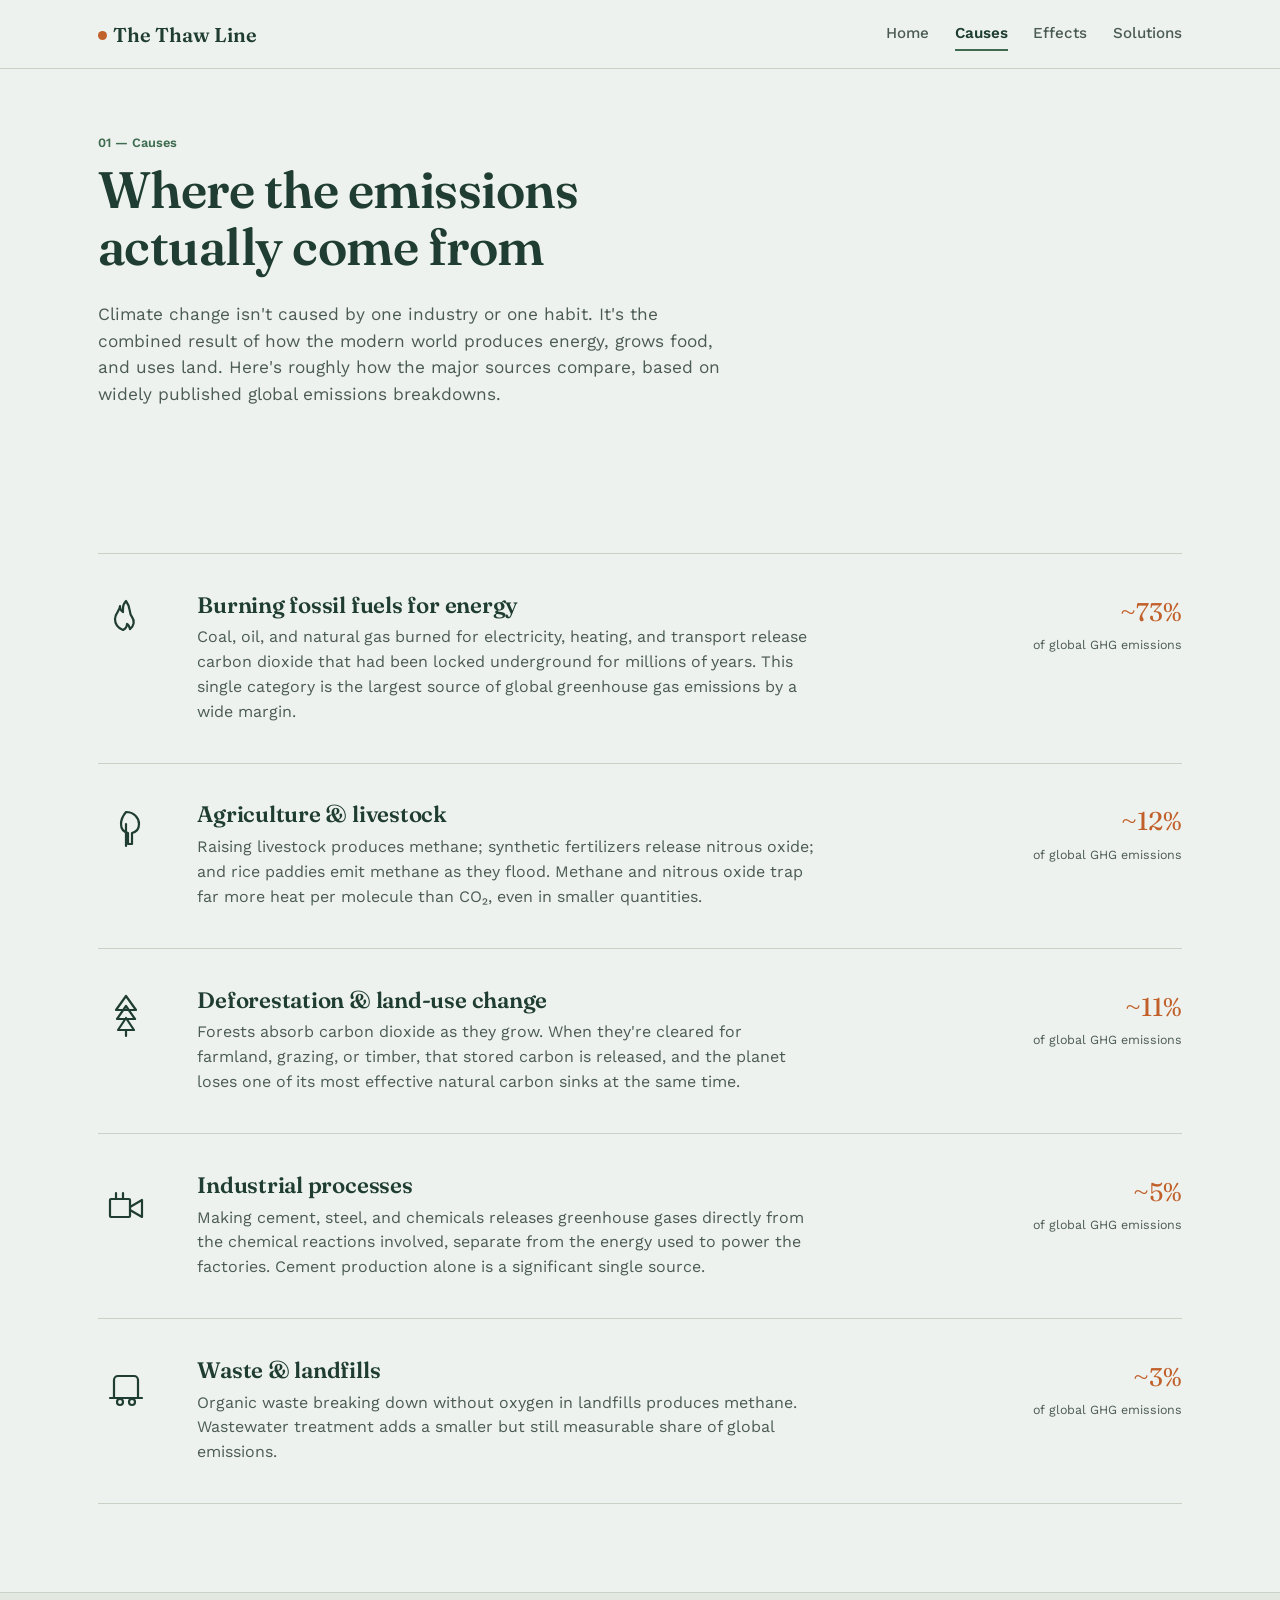
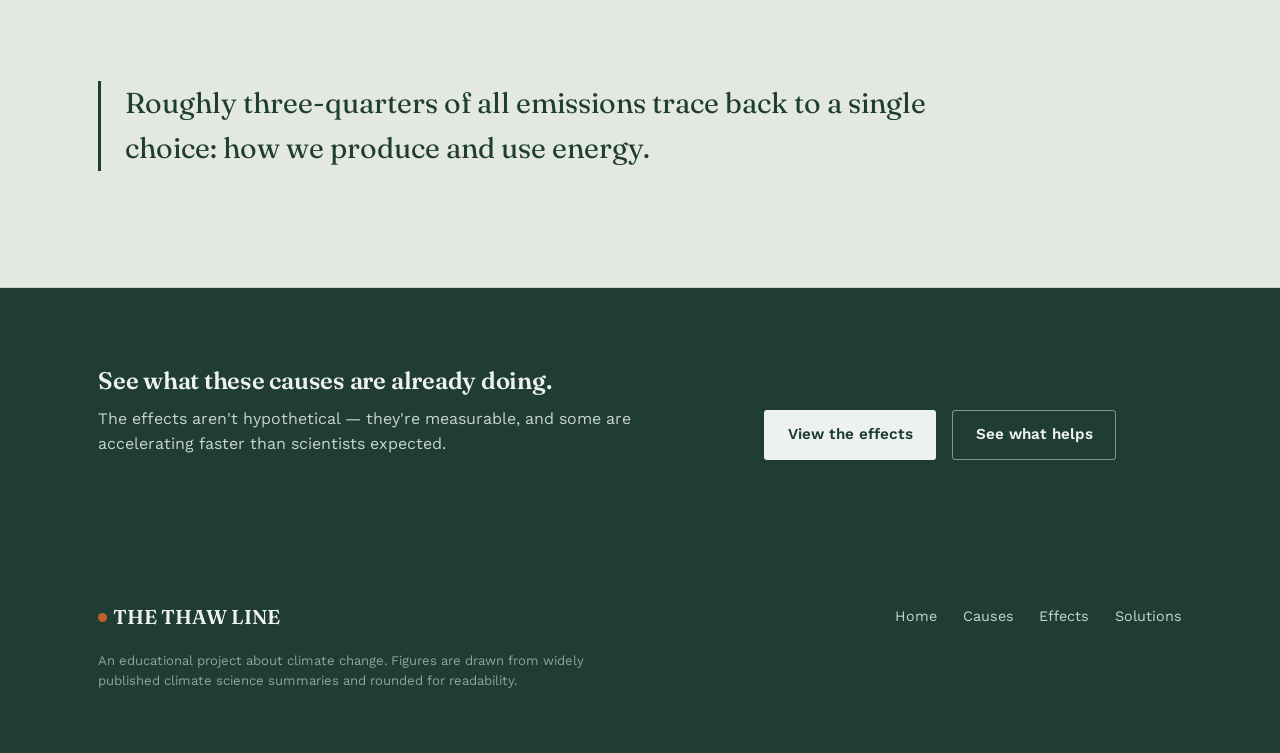
==== climate-awareness/causes.html @ 8b1fbef3 "Complete Task 1 - Climate Awareness Website" ====
<!DOCTYPE html>
<html lang="en">

<head>
  <meta charset="UTF-8">
  <meta name="viewport" content="width=device-width, initial-scale=1.0">
  <title>Causes of Climate Change — THE THAW LINE</title>
  <meta name="description"
    content="A breakdown of the main human activities driving climate change, from fossil fuels to land use.">
  <link rel="preconnect" href="https://fonts.googleapis.com">
  <link rel="preconnect" href="https://fonts.gstatic.com" crossorigin>
  <link
    href="https://fonts.googleapis.com/css2?family=Fraunces:opsz,wght@9..144,500;9..144,600&family=Work+Sans:wght@400;500;600&display=swap"
    rel="stylesheet">
  <link rel="stylesheet" href="css/style.css">
</head>

<body>

  <header class="site-header">
    <nav class="nav">
      <a href="index.html" class="brand"><span class="brand-mark"></span>The Thaw Line</a>
      <ul class="nav-links">
        <li><a href="index.html">Home</a></li>
        <li><a href="causes.html">Causes</a></li>
        <li><a href="effects.html">Effects</a></li>
        <li><a href="solutions.html">Solutions</a></li>
      </ul>
      <button class="nav-toggle" aria-label="Toggle navigation menu" aria-expanded="false">
        <span></span><span></span><span></span>
      </button>
    </nav>
  </header>

  <main>
    <section class="page-intro">
      <div class="wrap">
        <span class="eyebrow">01 — Causes</span>
        <h1>Where the emissions actually come from</h1>
        <p>Climate change isn't caused by one industry or one habit. It's the combined result of how the modern world
          produces energy, grows food, and uses land. Here's roughly how the major sources compare, based on widely
          published global emissions breakdowns.</p>
      </div>
    </section>

    <section class="section">
      <div class="wrap">
        <ul class="row-list">

          <li class="row-item">
            <div class="row-icon">
              <svg viewBox="0 0 56 56" fill="none" stroke="#1F3D33" stroke-width="2.2" stroke-linecap="round"
                stroke-linejoin="round">
                <path
                  d="M28 8c6 8 2 11 6 16 3 4 2 9-2 12-1-4-3-5-3-5s0 4-4 6c-5-2-8-6-8-11 0-6 5-8 5-13 0 3 1 5 3 6 0-4-1-7 3-11z">
                </path>
              </svg>
            </div>
            <div class="row-body">
              <h3>Burning fossil fuels for energy</h3>
              <p>Coal, oil, and natural gas burned for electricity, heating, and transport release carbon dioxide that
                had been locked underground for millions of years. This single category is the largest source of global
                greenhouse gas emissions by a wide margin.</p>
            </div>
            <div class="row-figure">
              <span class="num">~73%</span>
              <span class="cap">of global GHG emissions</span>
            </div>
          </li>

          <li class="row-item">
            <div class="row-icon">
              <svg viewBox="0 0 56 56" fill="none" stroke="#1F3D33" stroke-width="2.2" stroke-linecap="round"
                stroke-linejoin="round">
                <path d="M28 10c8 0 13 6 13 12 0 5-3 8-7 9v11h-4V31c-4-1-7-4-7-9 0-6 5-12 5-12z"></path>
                <path d="M28 31c-8 0-13 6-13 12 0 3 2 5 5 5 4 0 6-3 8-3s4 3 8 3c3 0 5-2 5-5 0-6-5-12-13-12z"
                  opacity="0"></path>
                <path d="M28 22v22"></path>
              </svg>
            </div>
            <div class="row-body">
              <h3>Agriculture &amp; livestock</h3>
              <p>Raising livestock produces methane; synthetic fertilizers release nitrous oxide; and rice paddies emit
                methane as they flood. Methane and nitrous oxide trap far more heat per molecule than CO₂, even in
                smaller quantities.</p>
            </div>
            <div class="row-figure">
              <span class="num">~12%</span>
              <span class="cap">of global GHG emissions</span>
            </div>
          </li>

          <li class="row-item">
            <div class="row-icon">
              <svg viewBox="0 0 56 56" fill="none" stroke="#1F3D33" stroke-width="2.2" stroke-linecap="round"
                stroke-linejoin="round">
                <path d="M28 8l10 14H18z"></path>
                <path d="M28 18l9 13H19z"></path>
                <path d="M28 30l8 12H20z"></path>
                <path d="M28 42v6"></path>
              </svg>
            </div>
            <div class="row-body">
              <h3>Deforestation &amp; land-use change</h3>
              <p>Forests absorb carbon dioxide as they grow. When they're cleared for farmland, grazing, or timber, that
                stored carbon is released, and the planet loses one of its most effective natural carbon sinks at the
                same time.</p>
            </div>
            <div class="row-figure">
              <span class="num">~11%</span>
              <span class="cap">of global GHG emissions</span>
            </div>
          </li>

          <li class="row-item">
            <div class="row-icon">
              <svg viewBox="0 0 56 56" fill="none" stroke="#1F3D33" stroke-width="2.2" stroke-linecap="round"
                stroke-linejoin="round">
                <rect x="12" y="26" width="20" height="18" rx="1"></rect>
                <path d="M32 34l12-7v17l-12-7"></path>
                <path d="M18 20v6M25 20v6"></path>
              </svg>
            </div>
            <div class="row-body">
              <h3>Industrial processes</h3>
              <p>Making cement, steel, and chemicals releases greenhouse gases directly from the chemical reactions
                involved, separate from the energy used to power the factories. Cement production alone is a significant
                single source.</p>
            </div>
            <div class="row-figure">
              <span class="num">~5%</span>
              <span class="cap">of global GHG emissions</span>
            </div>
          </li>

          <li class="row-item">
            <div class="row-icon">
              <svg viewBox="0 0 56 56" fill="none" stroke="#1F3D33" stroke-width="2.2" stroke-linecap="round"
                stroke-linejoin="round">
                <path d="M16 40V22a4 4 0 014-4h16a4 4 0 014 4v18"></path>
                <path d="M12 40h32"></path>
                <circle cx="22" cy="44" r="3"></circle>
                <circle cx="34" cy="44" r="3"></circle>
              </svg>
            </div>
            <div class="row-body">
              <h3>Waste &amp; landfills</h3>
              <p>Organic waste breaking down without oxygen in landfills produces methane. Wastewater treatment adds a
                smaller but still measurable share of global emissions.</p>
            </div>
            <div class="row-figure">
              <span class="num">~3%</span>
              <span class="cap">of global GHG emissions</span>
            </div>
          </li>

        </ul>
      </div>
    </section>

    <section class="section alt">
      <div class="wrap">
        <p class="callout">Roughly three-quarters of all emissions trace back to a single choice: how we produce and use
          energy.</p>
      </div>
    </section>

    <section class="cta">
      <div class="wrap">
        <div>
          <h2>See what these causes are already doing.</h2>
          <p>The effects aren't hypothetical — they're measurable, and some are accelerating faster than scientists
            expected.</p>
        </div>
        <div class="hero-actions">
          <a href="effects.html" class="btn btn-primary">View the effects</a>
          <a href="solutions.html" class="btn btn-ghost">See what helps</a>
        </div>
      </div>
    </section>
  </main>

  <footer class="site-footer">
    <div class="wrap">
      <div class="footer-inner">
        <a href="index.html" class="brand"><span class="brand-mark"></span>THE THAW LINE</a>
        <ul class="footer-links">
          <li><a href="index.html">Home</a></li>
          <li><a href="causes.html">Causes</a></li>
          <li><a href="effects.html">Effects</a></li>
          <li><a href="solutions.html">Solutions</a></li>
        </ul>
      </div>
      <p class="footer-note">An educational project about climate change. Figures are drawn from widely published
        climate science summaries and rounded for readability.</p>
    </div>
  </footer>

  <script src="js/script.js"></script>
</body>

</html>
---- climate-awareness/css/style.css ----
/* =========================================================
   THE THAW LINE — Climate Change Awareness Site
   Design tokens
   ========================================================= */
:root {
  /* Color */
  --ink: #14261F;          /* near-black deep pine, primary text */
  --ink-soft: #4B5B54;     /* secondary text */
  --paper: #EEF2EE;        /* cool pale sage-white background */
  --paper-raised: #E3E9E1; /* slightly deeper panel tone */
  --pine: #1F3D33;         /* deep pine, brand dark */
  --moss: #3F6B50;         /* mid green accent, links/active */
  --moss-light: #6E9A78;
  --ember: #C1602A;        /* heat/fire accent, used sparingly */
  --glacier: #93B9C6;      /* ice/cool-data accent */
  --line: #C9D2C6;         /* hairline / border color */
  --line-strong: #14261F;

  /* Type */
  --font-display: "Fraunces", Georgia, "Times New Roman", serif;
  --font-body: "Work Sans", -apple-system, BlinkMacSystemFont, "Segoe UI", sans-serif;

  /* Layout */
  --max-w: 1180px;
  --gutter: clamp(1.25rem, 4vw, 3rem);
  --radius: 3px;
}

/* =========================================================
   Reset
   ========================================================= */
*, *::before, *::after { box-sizing: border-box; }
html { scroll-behavior: smooth; }
body {
  margin: 0;
  background: var(--paper);
  color: var(--ink);
  font-family: var(--font-body);
  font-size: 16px;
  line-height: 1.55;
  -webkit-font-smoothing: antialiased;
}
img { max-width: 100%; display: block; }
a { color: inherit; text-decoration: none; }
ul { margin: 0; padding: 0; list-style: none; }
h1, h2, h3, h4 {
  font-family: var(--font-display);
  font-weight: 600;
  line-height: 1.12;
  margin: 0 0 0.5em;
  letter-spacing: -0.01em;
  color: var(--pine);
}
p { margin: 0 0 1em; max-width: 62ch; }
button { font-family: inherit; }

:focus-visible {
  outline: 2px solid var(--moss);
  outline-offset: 3px;
}

.wrap {
  max-width: var(--max-w);
  margin: 0 auto;
  padding: 0 var(--gutter);
}

.eyebrow {
  font-size: 0.8rem;
  color: var(--moss);
  font-weight: 600;
  margin-bottom: 0.6em;
  display: inline-block;
}

/* =========================================================
   Navigation
   ========================================================= */
.site-header {
  position: sticky;
  top: 0;
  z-index: 100;
  background: rgba(238, 242, 238, 0.92);
  backdrop-filter: blur(8px);
  border-bottom: 1px solid var(--line);
  transition: box-shadow 0.25s ease;
}
.site-header.is-scrolled {
  box-shadow: 0 6px 18px -12px rgba(20, 38, 31, 0.35);
}
.nav {
  max-width: var(--max-w);
  margin: 0 auto;
  padding: 0 var(--gutter);
  display: flex;
  align-items: center;
  justify-content: space-between;
  height: 68px;
}
.brand {
  font-family: var(--font-display);
  font-size: 1.25rem;
  font-weight: 600;
  color: var(--pine);
  display: flex;
  align-items: baseline;
  gap: 0.4rem;
}
.brand .brand-mark {
  width: 9px;
  height: 9px;
  border-radius: 50%;
  background: var(--ember);
  display: inline-block;
  transform: translateY(-2px);
}
.nav-links {
  display: flex;
  align-items: center;
  gap: clamp(1rem, 2vw, 2.1rem);
}
.nav-links a {
  position: relative;
  font-size: 0.95rem;
  font-weight: 500;
  color: var(--ink-soft);
  padding: 0.4rem 0;
}
.nav-links a::after {
  content: "";
  position: absolute;
  left: 0;
  right: 0;
  bottom: -2px;
  height: 2px;
  background: var(--moss);
  transform: scaleX(0);
  transform-origin: left;
  transition: transform 0.2s ease;
}
.nav-links a:hover::after { transform: scaleX(1); }
.nav-links a.active {
  color: var(--pine);
  font-weight: 600;
}
.nav-links a.active::after { transform: scaleX(1); }

.nav-toggle {
  display: none;
  background: none;
  border: none;
  cursor: pointer;
  padding: 0.5rem;
  gap: 5px;
  flex-direction: column;
}
.nav-toggle span {
  width: 22px;
  height: 2px;
  background: var(--pine);
  border-radius: 2px;
  transition: transform 0.25s ease, opacity 0.25s ease;
}
.nav-toggle[aria-expanded="true"] span:nth-child(1) { transform: translateY(7px) rotate(45deg); }
.nav-toggle[aria-expanded="true"] span:nth-child(2) { opacity: 0; }
.nav-toggle[aria-expanded="true"] span:nth-child(3) { transform: translateY(-7px) rotate(-45deg); }

/* =========================================================
   Hero
   ========================================================= */
.hero {
  padding: clamp(3rem, 8vw, 6.5rem) 0 clamp(2.5rem, 6vw, 4rem);
  border-bottom: 1px solid var(--line);
}
.hero .wrap {
  display: grid;
  grid-template-columns: 1.3fr 0.9fr;
  gap: clamp(2rem, 5vw, 4rem);
  align-items: end;
}
.hero h1 {
  font-size: clamp(2.6rem, 6vw, 4.4rem);
  color: var(--ink);
  max-width: 12ch;
}
.hero .lede {
  font-size: 1.15rem;
  color: var(--ink-soft);
  max-width: 46ch;
}
.hero-stat {
  border-left: 2px solid var(--ember);
  padding-left: 1.2rem;
  justify-self: end;
  text-align: left;
}
.hero-stat .num {
  font-family: var(--font-display);
  font-size: clamp(2.6rem, 5vw, 3.4rem);
  color: var(--ember);
  font-weight: 600;
  line-height: 1;
}
.hero-stat .cap {
  color: var(--ink-soft);
  font-size: 0.9rem;
  margin-top: 0.4rem;
}
.hero-actions {
  display: flex;
  gap: 1rem;
  margin-top: 1.8rem;
  flex-wrap: wrap;
}
.spark {
  margin-top: clamp(2rem, 5vw, 3.5rem);
}
.spark svg { width: 100%; height: auto; display: block; }

/* =========================================================
   Buttons
   ========================================================= */
.btn {
  display: inline-flex;
  align-items: center;
  gap: 0.5rem;
  padding: 0.75rem 1.4rem;
  border-radius: var(--radius);
  font-weight: 600;
  font-size: 0.95rem;
  border: 1px solid transparent;
  cursor: pointer;
  transition: background 0.2s ease, color 0.2s ease, border-color 0.2s ease;
}
.btn-primary {
  background: var(--pine);
  color: var(--paper);
}
.btn-primary:hover { background: var(--moss); }
.btn-ghost {
  border-color: var(--line-strong);
  color: var(--ink);
}
.btn-ghost:hover { background: var(--paper-raised); }

/* =========================================================
   Sections generic
   ========================================================= */
.section {
  padding: clamp(3rem, 7vw, 5.5rem) 0;
  border-bottom: 1px solid var(--line);
}
.section-head {
  max-width: 60ch;
  margin-bottom: clamp(2rem, 5vw, 3rem);
}
.section-head h2 {
  font-size: clamp(1.9rem, 3.6vw, 2.6rem);
}
.section-head p { color: var(--ink-soft); }
.section.alt { background: var(--paper-raised); }
.section:last-of-type { border-bottom: none; }

/* Two-column explainer */
.explainer {
  display: grid;
  grid-template-columns: 1fr 1fr;
  gap: clamp(2rem, 5vw, 4rem);
  align-items: center;
}
.explainer .diagram svg { width: 100%; height: auto; }
.explainer-text p { color: var(--ink-soft); }

/* =========================================================
   Stat strip
   ========================================================= */
.stat-strip {
  display: grid;
  grid-template-columns: repeat(4, 1fr);
}
.stat {
  padding: 1.6rem clamp(1rem, 2.5vw, 2rem);
  border-left: 1px solid var(--line);
}
.stat:first-child { border-left: none; }
.stat .num {
  font-family: var(--font-display);
  font-size: clamp(1.9rem, 3.2vw, 2.6rem);
  color: var(--pine);
  font-weight: 600;
  display: block;
}
.stat .num.hot { color: var(--ember); }
.stat .num.cool { color: var(--glacier); }
.stat .cap {
  color: var(--ink-soft);
  font-size: 0.88rem;
  margin-top: 0.35rem;
}

/* =========================================================
   Preview cards (used sparingly for index page links)
   ========================================================= */
.preview-grid {
  display: grid;
  grid-template-columns: repeat(3, 1fr);
  gap: 1px;
  background: var(--line);
  border: 1px solid var(--line);
}
.preview {
  background: var(--paper);
  padding: clamp(1.6rem, 3vw, 2.2rem);
  display: flex;
  flex-direction: column;
  gap: 0.75rem;
}
.preview .tag {
  font-size: 0.78rem;
  font-weight: 600;
  color: var(--moss);
}
.preview h3 { font-size: 1.35rem; margin-bottom: 0.2em; }
.preview p { color: var(--ink-soft); font-size: 0.95rem; margin-bottom: 0; }
.preview .go {
  margin-top: auto;
  font-weight: 600;
  font-size: 0.9rem;
  color: var(--pine);
  padding-top: 0.6rem;
}

/* =========================================================
   Row list — used for Causes / Effects / Solutions pages
   ========================================================= */
.row-list { border-top: 1px solid var(--line); }
.row-item {
  display: grid;
  grid-template-columns: 64px 1fr auto;
  gap: clamp(1rem, 3vw, 2.2rem);
  align-items: start;
  padding: clamp(1.6rem, 3vw, 2.4rem) 0;
  border-bottom: 1px solid var(--line);
}
.row-icon {
  width: 56px;
  height: 56px;
}
.row-icon svg { width: 100%; height: 100%; }
.row-body h3 {
  font-size: 1.4rem;
  margin-bottom: 0.35em;
}
.row-body p { color: var(--ink-soft); margin-bottom: 0; }
.row-figure {
  text-align: right;
  white-space: nowrap;
}
.row-figure .num {
  font-family: var(--font-display);
  font-size: 1.6rem;
  color: var(--ember);
  display: block;
}
.row-figure .cap {
  font-size: 0.78rem;
  color: var(--ink-soft);
}

/* =========================================================
   Bar chart (animated on scroll via JS)
   ========================================================= */
.bar-chart {
  display: flex;
  align-items: flex-end;
  gap: clamp(0.8rem, 2vw, 1.6rem);
  height: 220px;
  border-bottom: 1px solid var(--line-strong);
  padding: 0 0.5rem;
  margin-top: 1rem;
}
.bar {
  flex: 1;
  display: flex;
  flex-direction: column;
  align-items: center;
  justify-content: flex-end;
  height: 100%;
}
.bar .col {
  width: 100%;
  max-width: 46px;
  background: var(--moss);
  height: 0%;
  transition: height 1.1s cubic-bezier(0.16, 1, 0.3, 1);
  border-radius: 2px 2px 0 0;
}
.bar.is-visible .col { height: var(--h); }
.bar .col.hot { background: var(--ember); }
.bar .label {
  margin-top: 0.6rem;
  font-size: 0.8rem;
  color: var(--ink-soft);
  text-align: center;
}
.bar .value {
  font-size: 0.78rem;
  font-weight: 600;
  color: var(--ink);
  margin-bottom: 0.3rem;
}

/* =========================================================
   Checklist (Solutions page)
   ========================================================= */
.checklist {
  display: grid;
  grid-template-columns: repeat(2, 1fr);
  gap: 1.4rem 2.4rem;
}
.checklist li {
  display: flex;
  gap: 0.9rem;
  padding: 1rem 0;
  border-bottom: 1px solid var(--line);
}
.checklist .mark {
  width: 22px;
  height: 22px;
  border: 2px solid var(--moss);
  border-radius: 50%;
  flex-shrink: 0;
  margin-top: 0.15rem;
  position: relative;
}
.checklist .mark::after {
  content: "";
  position: absolute;
  left: 5px;
  top: 2px;
  width: 5px;
  height: 9px;
  border-right: 2px solid var(--moss);
  border-bottom: 2px solid var(--moss);
  transform: rotate(40deg);
}
.checklist strong { display: block; color: var(--ink); }
.checklist span { color: var(--ink-soft); font-size: 0.92rem; }

/* =========================================================
   Quote / callout
   ========================================================= */
.callout {
  border-left: 3px solid var(--pine);
  padding-left: 1.5rem;
  font-family: var(--font-display);
  font-size: clamp(1.3rem, 2.6vw, 1.8rem);
  color: var(--pine);
  max-width: 46ch;
}

/* =========================================================
   CTA
   ========================================================= */
.cta {
  background: var(--pine);
  color: var(--paper);
}
.cta h2 { color: var(--paper); }
.cta p { color: #C8D6CD; }
.cta .wrap {
  padding-top: clamp(3rem, 7vw, 5rem);
  padding-bottom: clamp(3rem, 7vw, 5rem);
  display: grid;
  grid-template-columns: 1.2fr 0.8fr;
  gap: 2.5rem;
  align-items: center;
}
.cta .btn-primary {
  background: var(--paper);
  color: var(--pine);
}
.cta .btn-primary:hover { background: var(--glacier); color: var(--pine); }
.cta .btn-ghost {
  border-color: rgba(238, 242, 238, 0.5);
  color: var(--paper);
}
.cta .btn-ghost:hover { background: rgba(238, 242, 238, 0.1); }

/* =========================================================
   Page intro (used on Causes / Effects / Solutions)
   ========================================================= */
.page-intro {
  padding: clamp(2.5rem, 6vw, 4rem) 0 clamp(1.5rem, 4vw, 2.5rem);
}
.page-intro .eyebrow { display: block; }
.page-intro h1 {
  font-size: clamp(2.2rem, 5vw, 3.2rem);
  max-width: 16ch;
}
.page-intro p {
  font-size: 1.08rem;
  color: var(--ink-soft);
  max-width: 58ch;
}

/* =========================================================
   Footer
   ========================================================= */
.site-footer {
  padding: clamp(2rem, 5vw, 3rem) 0;
  background: var(--pine);
  color: #C8D6CD;
}
.footer-inner {
  display: flex;
  justify-content: space-between;
  align-items: center;
  flex-wrap: wrap;
  gap: 1rem;
}
.footer-inner .brand { color: var(--paper); }
.footer-links {
  display: flex;
  gap: 1.6rem;
}
.footer-links a { font-size: 0.9rem; color: #C8D6CD; }
.footer-links a:hover { color: var(--paper); }
.footer-note {
  font-size: 0.82rem;
  color: #8FA69A;
  margin-top: 1.2rem;
}

/* =========================================================
   Responsive — Tablet
   ========================================================= */
@media (max-width: 900px) {
  .hero .wrap { grid-template-columns: 1fr; }
  .hero-stat { justify-self: start; border-left: none; border-top: 2px solid var(--ember); padding-left: 0; padding-top: 1rem; }
  .explainer { grid-template-columns: 1fr; }
  .explainer .diagram { order: -1; max-width: 340px; }
  .preview-grid { grid-template-columns: 1fr 1fr; }
  .stat-strip { grid-template-columns: repeat(2, 1fr); }
  .stat:nth-child(3) { border-left: none; }
  .stat:nth-child(odd) { border-left: none; }
  .cta .wrap { grid-template-columns: 1fr; }
  .checklist { grid-template-columns: 1fr; }
}

/* =========================================================
   Responsive — Mobile
   ========================================================= */
@media (max-width: 640px) {
  .nav-toggle { display: flex; }
  .nav-links {
    position: absolute;
    top: 68px;
    left: 0;
    right: 0;
    background: var(--paper);
    border-bottom: 1px solid var(--line);
    flex-direction: column;
    align-items: flex-start;
    gap: 0;
    padding: 0.5rem var(--gutter) 1rem;
    transform: translateY(-8px);
    opacity: 0;
    pointer-events: none;
    transition: opacity 0.2s ease, transform 0.2s ease;
  }
  .nav-links.is-open {
    opacity: 1;
    transform: translateY(0);
    pointer-events: auto;
  }
  .nav-links a { width: 100%; padding: 0.75rem 0; }
  .nav-links a::after { display: none; }

  .preview-grid { grid-template-columns: 1fr; }
  .stat-strip { grid-template-columns: 1fr 1fr; }
  .row-item { grid-template-columns: 48px 1fr; }
  .row-figure { grid-column: 1 / -1; text-align: left; margin-top: 0.5rem; }
  .row-figure .num { display: inline; font-size: 1.2rem; }
  .footer-inner { flex-direction: column; align-items: flex-start; }
}
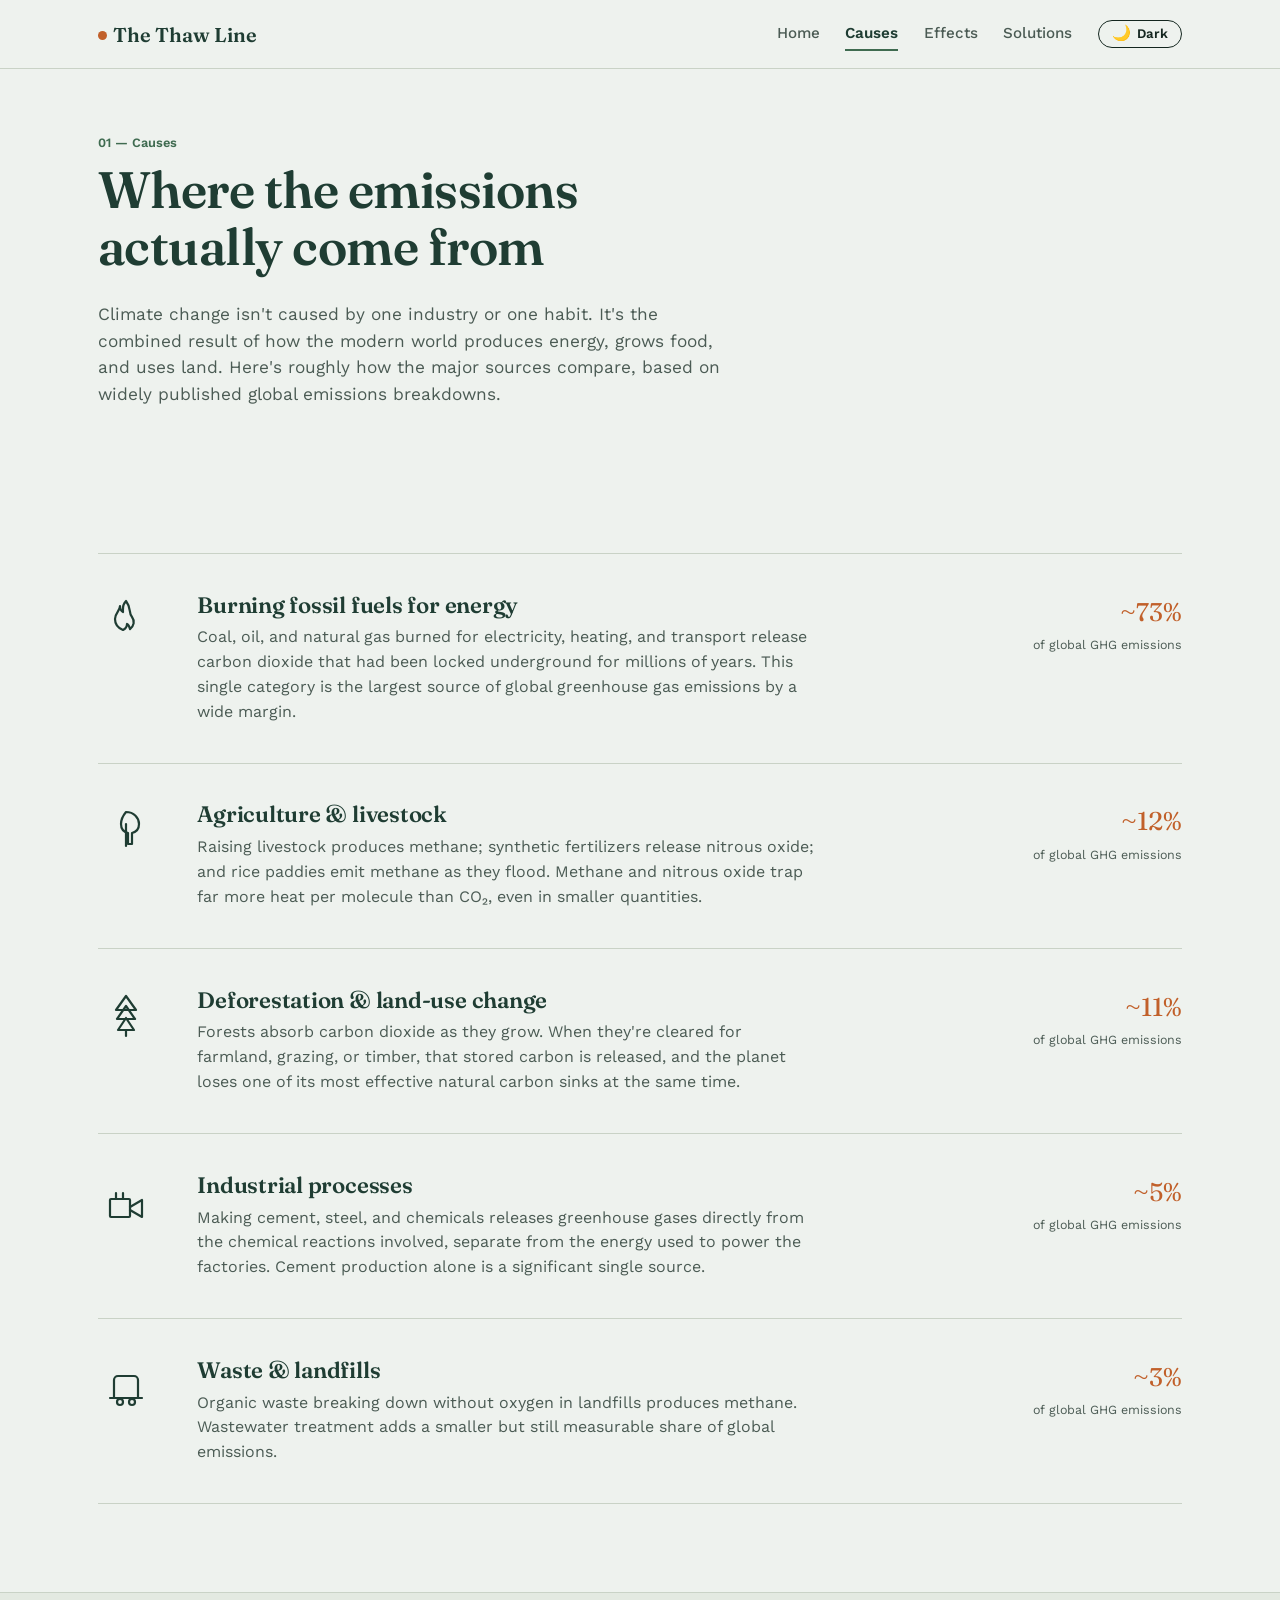
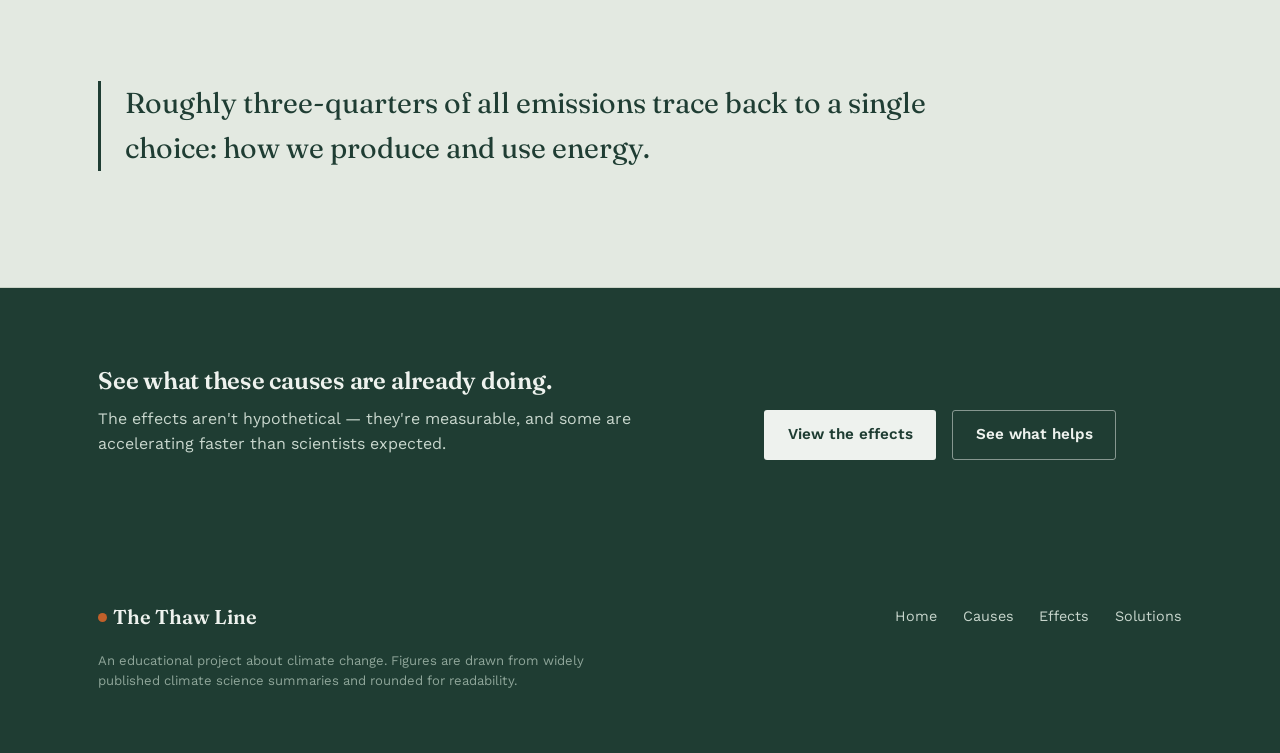
==== commit 5fbe546a: "Add Task 3 weather API integration" ====
--- a/climate-awareness/causes.html
+++ b/climate-awareness/causes.html
@@ -1,34 +1,47 @@
 <!DOCTYPE html>
 <html lang="en">
-
 <head>
   <meta charset="UTF-8">
+  <!-- Apply saved theme before CSS renders, to avoid a light-mode flash -->
+  <script>
+    (function () {
+      try {
+        var savedTheme = localStorage.getItem("theme");
+        var theme = savedTheme === "dark" ? "dark" : "light";
+        document.documentElement.setAttribute("data-theme", theme);
+      } catch (e) {
+        document.documentElement.setAttribute("data-theme", "light");
+      }
+    })();
+  </script>
   <meta name="viewport" content="width=device-width, initial-scale=1.0">
-  <title>Causes of Climate Change — THE THAW LINE</title>
-  <meta name="description"
-    content="A breakdown of the main human activities driving climate change, from fossil fuels to land use.">
+  <title>Causes of Climate Change — The Thaw Line</title>
+  <meta name="description" content="A breakdown of the main human activities driving climate change, from fossil fuels to land use.">
   <link rel="preconnect" href="https://fonts.googleapis.com">
   <link rel="preconnect" href="https://fonts.gstatic.com" crossorigin>
-  <link
-    href="https://fonts.googleapis.com/css2?family=Fraunces:opsz,wght@9..144,500;9..144,600&family=Work+Sans:wght@400;500;600&display=swap"
-    rel="stylesheet">
+  <link href="https://fonts.googleapis.com/css2?family=Fraunces:opsz,wght@9..144,500;9..144,600&family=Work+Sans:wght@400;500;600&display=swap" rel="stylesheet">
   <link rel="stylesheet" href="css/style.css">
 </head>
-
 <body>
 
   <header class="site-header">
     <nav class="nav">
       <a href="index.html" class="brand"><span class="brand-mark"></span>The Thaw Line</a>
-      <ul class="nav-links">
-        <li><a href="index.html">Home</a></li>
-        <li><a href="causes.html">Causes</a></li>
-        <li><a href="effects.html">Effects</a></li>
-        <li><a href="solutions.html">Solutions</a></li>
-      </ul>
-      <button class="nav-toggle" aria-label="Toggle navigation menu" aria-expanded="false">
-        <span></span><span></span><span></span>
-      </button>
+      <div class="nav-right">
+        <ul class="nav-links">
+          <li><a href="index.html">Home</a></li>
+          <li><a href="causes.html">Causes</a></li>
+          <li><a href="effects.html">Effects</a></li>
+          <li><a href="solutions.html">Solutions</a></li>
+        </ul>
+        <button class="theme-toggle" id="theme-toggle" type="button" aria-pressed="false" aria-label="Switch to dark mode">
+          <span class="theme-toggle-icon" aria-hidden="true">🌙</span>
+          <span class="theme-toggle-label">Dark</span>
+        </button>
+        <button class="nav-toggle" aria-label="Toggle navigation menu" aria-expanded="false">
+          <span></span><span></span><span></span>
+        </button>
+      </div>
     </nav>
   </header>
 
@@ -37,9 +50,7 @@
       <div class="wrap">
         <span class="eyebrow">01 — Causes</span>
         <h1>Where the emissions actually come from</h1>
-        <p>Climate change isn't caused by one industry or one habit. It's the combined result of how the modern world
-          produces energy, grows food, and uses land. Here's roughly how the major sources compare, based on widely
-          published global emissions breakdowns.</p>
+        <p>Climate change isn't caused by one industry or one habit. It's the combined result of how the modern world produces energy, grows food, and uses land. Here's roughly how the major sources compare, based on widely published global emissions breakdowns.</p>
       </div>
     </section>
 
@@ -49,18 +60,13 @@
 
           <li class="row-item">
             <div class="row-icon">
-              <svg viewBox="0 0 56 56" fill="none" stroke="#1F3D33" stroke-width="2.2" stroke-linecap="round"
-                stroke-linejoin="round">
-                <path
-                  d="M28 8c6 8 2 11 6 16 3 4 2 9-2 12-1-4-3-5-3-5s0 4-4 6c-5-2-8-6-8-11 0-6 5-8 5-13 0 3 1 5 3 6 0-4-1-7 3-11z">
-                </path>
+              <svg viewBox="0 0 56 56" fill="none" stroke="#1F3D33" stroke-width="2.2" stroke-linecap="round" stroke-linejoin="round">
+                <path d="M28 8c6 8 2 11 6 16 3 4 2 9-2 12-1-4-3-5-3-5s0 4-4 6c-5-2-8-6-8-11 0-6 5-8 5-13 0 3 1 5 3 6 0-4-1-7 3-11z"></path>
               </svg>
             </div>
             <div class="row-body">
               <h3>Burning fossil fuels for energy</h3>
-              <p>Coal, oil, and natural gas burned for electricity, heating, and transport release carbon dioxide that
-                had been locked underground for millions of years. This single category is the largest source of global
-                greenhouse gas emissions by a wide margin.</p>
+              <p>Coal, oil, and natural gas burned for electricity, heating, and transport release carbon dioxide that had been locked underground for millions of years. This single category is the largest source of global greenhouse gas emissions by a wide margin.</p>
             </div>
             <div class="row-figure">
               <span class="num">~73%</span>
@@ -70,19 +76,15 @@
 
           <li class="row-item">
             <div class="row-icon">
-              <svg viewBox="0 0 56 56" fill="none" stroke="#1F3D33" stroke-width="2.2" stroke-linecap="round"
-                stroke-linejoin="round">
+              <svg viewBox="0 0 56 56" fill="none" stroke="#1F3D33" stroke-width="2.2" stroke-linecap="round" stroke-linejoin="round">
                 <path d="M28 10c8 0 13 6 13 12 0 5-3 8-7 9v11h-4V31c-4-1-7-4-7-9 0-6 5-12 5-12z"></path>
-                <path d="M28 31c-8 0-13 6-13 12 0 3 2 5 5 5 4 0 6-3 8-3s4 3 8 3c3 0 5-2 5-5 0-6-5-12-13-12z"
-                  opacity="0"></path>
+                <path d="M28 31c-8 0-13 6-13 12 0 3 2 5 5 5 4 0 6-3 8-3s4 3 8 3c3 0 5-2 5-5 0-6-5-12-13-12z" opacity="0"></path>
                 <path d="M28 22v22"></path>
               </svg>
             </div>
             <div class="row-body">
               <h3>Agriculture &amp; livestock</h3>
-              <p>Raising livestock produces methane; synthetic fertilizers release nitrous oxide; and rice paddies emit
-                methane as they flood. Methane and nitrous oxide trap far more heat per molecule than CO₂, even in
-                smaller quantities.</p>
+              <p>Raising livestock produces methane; synthetic fertilizers release nitrous oxide; and rice paddies emit methane as they flood. Methane and nitrous oxide trap far more heat per molecule than CO₂, even in smaller quantities.</p>
             </div>
             <div class="row-figure">
               <span class="num">~12%</span>
@@ -92,8 +94,7 @@
 
           <li class="row-item">
             <div class="row-icon">
-              <svg viewBox="0 0 56 56" fill="none" stroke="#1F3D33" stroke-width="2.2" stroke-linecap="round"
-                stroke-linejoin="round">
+              <svg viewBox="0 0 56 56" fill="none" stroke="#1F3D33" stroke-width="2.2" stroke-linecap="round" stroke-linejoin="round">
                 <path d="M28 8l10 14H18z"></path>
                 <path d="M28 18l9 13H19z"></path>
                 <path d="M28 30l8 12H20z"></path>
@@ -102,9 +103,7 @@
             </div>
             <div class="row-body">
               <h3>Deforestation &amp; land-use change</h3>
-              <p>Forests absorb carbon dioxide as they grow. When they're cleared for farmland, grazing, or timber, that
-                stored carbon is released, and the planet loses one of its most effective natural carbon sinks at the
-                same time.</p>
+              <p>Forests absorb carbon dioxide as they grow. When they're cleared for farmland, grazing, or timber, that stored carbon is released, and the planet loses one of its most effective natural carbon sinks at the same time.</p>
             </div>
             <div class="row-figure">
               <span class="num">~11%</span>
@@ -114,8 +113,7 @@
 
           <li class="row-item">
             <div class="row-icon">
-              <svg viewBox="0 0 56 56" fill="none" stroke="#1F3D33" stroke-width="2.2" stroke-linecap="round"
-                stroke-linejoin="round">
+              <svg viewBox="0 0 56 56" fill="none" stroke="#1F3D33" stroke-width="2.2" stroke-linecap="round" stroke-linejoin="round">
                 <rect x="12" y="26" width="20" height="18" rx="1"></rect>
                 <path d="M32 34l12-7v17l-12-7"></path>
                 <path d="M18 20v6M25 20v6"></path>
@@ -123,9 +121,7 @@
             </div>
             <div class="row-body">
               <h3>Industrial processes</h3>
-              <p>Making cement, steel, and chemicals releases greenhouse gases directly from the chemical reactions
-                involved, separate from the energy used to power the factories. Cement production alone is a significant
-                single source.</p>
+              <p>Making cement, steel, and chemicals releases greenhouse gases directly from the chemical reactions involved, separate from the energy used to power the factories. Cement production alone is a significant single source.</p>
             </div>
             <div class="row-figure">
               <span class="num">~5%</span>
@@ -135,8 +131,7 @@
 
           <li class="row-item">
             <div class="row-icon">
-              <svg viewBox="0 0 56 56" fill="none" stroke="#1F3D33" stroke-width="2.2" stroke-linecap="round"
-                stroke-linejoin="round">
+              <svg viewBox="0 0 56 56" fill="none" stroke="#1F3D33" stroke-width="2.2" stroke-linecap="round" stroke-linejoin="round">
                 <path d="M16 40V22a4 4 0 014-4h16a4 4 0 014 4v18"></path>
                 <path d="M12 40h32"></path>
                 <circle cx="22" cy="44" r="3"></circle>
@@ -145,8 +140,7 @@
             </div>
             <div class="row-body">
               <h3>Waste &amp; landfills</h3>
-              <p>Organic waste breaking down without oxygen in landfills produces methane. Wastewater treatment adds a
-                smaller but still measurable share of global emissions.</p>
+              <p>Organic waste breaking down without oxygen in landfills produces methane. Wastewater treatment adds a smaller but still measurable share of global emissions.</p>
             </div>
             <div class="row-figure">
               <span class="num">~3%</span>
@@ -160,8 +154,7 @@
 
     <section class="section alt">
       <div class="wrap">
-        <p class="callout">Roughly three-quarters of all emissions trace back to a single choice: how we produce and use
-          energy.</p>
+        <p class="callout">Roughly three-quarters of all emissions trace back to a single choice: how we produce and use energy.</p>
       </div>
     </section>
 
@@ -169,8 +162,7 @@
       <div class="wrap">
         <div>
           <h2>See what these causes are already doing.</h2>
-          <p>The effects aren't hypothetical — they're measurable, and some are accelerating faster than scientists
-            expected.</p>
+          <p>The effects aren't hypothetical — they're measurable, and some are accelerating faster than scientists expected.</p>
         </div>
         <div class="hero-actions">
           <a href="effects.html" class="btn btn-primary">View the effects</a>
@@ -183,7 +175,7 @@
   <footer class="site-footer">
     <div class="wrap">
       <div class="footer-inner">
-        <a href="index.html" class="brand"><span class="brand-mark"></span>THE THAW LINE</a>
+        <a href="index.html" class="brand"><span class="brand-mark"></span>The Thaw Line</a>
         <ul class="footer-links">
           <li><a href="index.html">Home</a></li>
           <li><a href="causes.html">Causes</a></li>
@@ -191,12 +183,10 @@
           <li><a href="solutions.html">Solutions</a></li>
         </ul>
       </div>
-      <p class="footer-note">An educational project about climate change. Figures are drawn from widely published
-        climate science summaries and rounded for readability.</p>
+      <p class="footer-note">An educational project about climate change. Figures are drawn from widely published climate science summaries and rounded for readability.</p>
     </div>
   </footer>
 
   <script src="js/script.js"></script>
 </body>
-
-</html>+</html>
--- a/climate-awareness/css/style.css
+++ b/climate-awareness/css/style.css
@@ -1,9 +1,6 @@
-/* =========================================================
-   THE THAW LINE — Climate Change Awareness Site
-   Design tokens
-   ========================================================= */
+
 :root {
-  /* Color */
+  /* Color — Light theme (default) */
   --ink: #14261F;          /* near-black deep pine, primary text */
   --ink-soft: #4B5B54;     /* secondary text */
   --paper: #EEF2EE;        /* cool pale sage-white background */
@@ -15,6 +12,13 @@
   --glacier: #93B9C6;      /* ice/cool-data accent */
   --line: #C9D2C6;         /* hairline / border color */
   --line-strong: #14261F;
+  --header-bg: rgba(238, 242, 238, 0.92);
+
+
+  --band-bg: #1F3D33;
+  --band-text: #EEF2EE;
+  --band-text-soft: #C8D6CD;
+  --band-text-faint: #8FA69A;
 
   /* Type */
   --font-display: "Fraunces", Georgia, "Times New Roman", serif;
@@ -26,9 +30,30 @@
   --radius: 3px;
 }
 
-/* =========================================================
-   Reset
-   ========================================================= */
+
+[data-theme="dark"] {
+  --ink: #E9EFEA;
+  --ink-soft: #A9B8AF;
+  --paper: #101B16;
+  --paper-raised: #17251E;
+  --pine: #8FC7A4;
+  --moss: #7FB78F;
+  --moss-light: #9AD1A8;
+  --ember: #E1936A;
+  --glacier: #8FC0D2;
+  --line: #2A3A32;
+  --line-strong: #E9EFEA;
+  --header-bg: rgba(16, 27, 22, 0.92);
+}
+
+
+[data-theme="dark"] svg[stroke="#1F3D33"],
+[data-theme="dark"] svg [stroke="#1F3D33"] { stroke: var(--ink-soft); }
+[data-theme="dark"] svg[fill="#1F3D33"],
+[data-theme="dark"] svg [fill="#1F3D33"] { fill: var(--ink-soft); }
+[data-theme="dark"] svg text[fill="#4B5B54"] { fill: var(--ink-soft); }
+
+
 *, *::before, *::after { box-sizing: border-box; }
 html { scroll-behavior: smooth; }
 body {
@@ -39,6 +64,7 @@
   font-size: 16px;
   line-height: 1.55;
   -webkit-font-smoothing: antialiased;
+  transition: background-color 0.2s ease, color 0.2s ease;
 }
 img { max-width: 100%; display: block; }
 a { color: inherit; text-decoration: none; }
@@ -80,8 +106,9 @@
   position: sticky;
   top: 0;
   z-index: 100;
-  background: rgba(238, 242, 238, 0.92);
+  background: var(--header-bg);
   backdrop-filter: blur(8px);
+  transition: background-color 0.2s ease, box-shadow 0.25s ease;
   border-bottom: 1px solid var(--line);
   transition: box-shadow 0.25s ease;
 }
@@ -145,6 +172,30 @@
 }
 .nav-links a.active::after { transform: scaleX(1); }
 
+.nav-right {
+  display: flex;
+  align-items: center;
+  gap: clamp(1rem, 2vw, 1.6rem);
+}
+
+.theme-toggle {
+  display: inline-flex;
+  align-items: center;
+  gap: 0.4rem;
+  font-family: var(--font-body);
+  font-size: 0.82rem;
+  font-weight: 600;
+  color: var(--ink);
+  background: transparent;
+  border: 1px solid var(--line-strong);
+  border-radius: 999px;
+  padding: 0.35rem 0.8rem;
+  cursor: pointer;
+  transition: background 0.2s ease, color 0.2s ease, border-color 0.2s ease;
+}
+.theme-toggle:hover { background: var(--paper-raised); }
+.theme-toggle-icon { font-size: 0.95rem; line-height: 1; }
+
 .nav-toggle {
   display: none;
   background: none;
@@ -463,11 +514,11 @@
    CTA
    ========================================================= */
 .cta {
-  background: var(--pine);
-  color: var(--paper);
-}
-.cta h2 { color: var(--paper); }
-.cta p { color: #C8D6CD; }
+  background: var(--band-bg);
+  color: var(--band-text);
+}
+.cta h2 { color: var(--band-text); }
+.cta p { color: var(--band-text-soft); }
 .cta .wrap {
   padding-top: clamp(3rem, 7vw, 5rem);
   padding-bottom: clamp(3rem, 7vw, 5rem);
@@ -477,13 +528,13 @@
   align-items: center;
 }
 .cta .btn-primary {
-  background: var(--paper);
-  color: var(--pine);
-}
-.cta .btn-primary:hover { background: var(--glacier); color: var(--pine); }
+  background: var(--band-text);
+  color: var(--band-bg);
+}
+.cta .btn-primary:hover { background: var(--glacier); color: var(--band-bg); }
 .cta .btn-ghost {
   border-color: rgba(238, 242, 238, 0.5);
-  color: var(--paper);
+  color: var(--band-text);
 }
 .cta .btn-ghost:hover { background: rgba(238, 242, 238, 0.1); }
 
@@ -505,12 +556,188 @@
 }
 
 /* =========================================================
+   Weather widget
+   ========================================================= */
+.sr-only {
+  position: absolute;
+  width: 1px;
+  height: 1px;
+  padding: 0;
+  margin: -1px;
+  overflow: hidden;
+  clip: rect(0, 0, 0, 0);
+  white-space: nowrap;
+  border: 0;
+}
+
+.weather-form {
+  display: flex;
+  gap: 0.75rem;
+  max-width: 560px;
+  margin-bottom: 1.75rem;
+}
+.weather-form input {
+  flex: 1;
+  min-width: 0;
+  padding: 0.75rem 1rem;
+  font-family: var(--font-body);
+  font-size: 0.98rem;
+  color: var(--ink);
+  background: var(--paper);
+  border: 1px solid var(--line-strong);
+  border-radius: var(--radius);
+}
+.weather-form input::placeholder { color: #8B978F; }
+.weather-form input:focus-visible { outline-offset: 2px; }
+.weather-form button { flex-shrink: 0; }
+
+.weather-result { max-width: 720px; }
+
+.weather-placeholder,
+.weather-status,
+.weather-error {
+  color: var(--ink-soft);
+  font-size: 0.98rem;
+  padding: 1rem 0;
+  margin: 0;
+}
+
+.weather-status {
+  display: flex;
+  align-items: center;
+  gap: 0.7rem;
+}
+.weather-spinner {
+  width: 18px;
+  height: 18px;
+  border: 2px solid var(--line);
+  border-top-color: var(--moss);
+  border-radius: 50%;
+  animation: weather-spin 0.7s linear infinite;
+  flex-shrink: 0;
+}
+@keyframes weather-spin {
+  to { transform: rotate(360deg); }
+}
+
+.weather-error {
+  color: var(--ember);
+  font-weight: 500;
+  border-left: 2px solid var(--ember);
+  padding-left: 0.9rem;
+}
+
+.weather-card {
+  display: grid;
+  grid-template-columns: auto 1fr;
+  gap: clamp(1.5rem, 4vw, 2.5rem);
+  align-items: center;
+  background: var(--paper-raised);
+  border: 1px solid var(--line);
+  border-radius: var(--radius);
+  padding: clamp(1.5rem, 3vw, 2.2rem);
+}
+.weather-card .wc-primary {
+  display: flex;
+  flex-direction: column;
+  align-items: center;
+  text-align: center;
+  gap: 0.2rem;
+  padding-right: clamp(1.5rem, 4vw, 2.5rem);
+  border-right: 1px solid var(--line);
+}
+.weather-card .wc-icon {
+  width: 72px;
+  height: 72px;
+}
+.weather-card .wc-temp {
+  font-family: var(--font-display);
+  font-size: 2.4rem;
+  font-weight: 600;
+  color: var(--pine);
+  line-height: 1;
+}
+.weather-card .wc-condition {
+  color: var(--ink-soft);
+  font-size: 0.9rem;
+  text-transform: capitalize;
+}
+.wc-unit-toggle {
+  display: inline-flex;
+  margin-top: 0.7rem;
+  border: 1px solid var(--line-strong);
+  border-radius: 999px;
+  overflow: hidden;
+}
+.unit-btn {
+  border: none;
+  background: transparent;
+  color: var(--ink-soft);
+  font-family: var(--font-body);
+  font-size: 0.78rem;
+  font-weight: 600;
+  padding: 0.3rem 0.7rem;
+  cursor: pointer;
+  transition: background 0.2s ease, color 0.2s ease;
+}
+.unit-btn + .unit-btn { border-left: 1px solid var(--line-strong); }
+.unit-btn.active { background: var(--pine); color: var(--paper); }
+.unit-btn:not(.active):hover { background: var(--paper); }
+.weather-card .wc-location {
+  font-family: var(--font-display);
+  font-size: 1.3rem;
+  color: var(--pine);
+  margin-bottom: 0.1em;
+}
+.weather-card .wc-location .country {
+  color: var(--ink-soft);
+  font-family: var(--font-body);
+  font-size: 0.85rem;
+  font-weight: 500;
+  margin-left: 0.4em;
+}
+.wc-meta {
+  display: grid;
+  grid-template-columns: repeat(2, minmax(120px, auto));
+  gap: 0.9rem 1.6rem;
+  margin-top: 0.9rem;
+}
+.wc-meta .wc-meta-item .label {
+  display: block;
+  font-size: 0.78rem;
+  color: var(--ink-soft);
+}
+.wc-meta .wc-meta-item .value {
+  display: block;
+  font-size: 1.05rem;
+  font-weight: 600;
+  color: var(--ink);
+}
+
+@media (max-width: 640px) {
+  .weather-form { flex-direction: column; }
+  .weather-form button { width: 100%; }
+  .weather-card {
+    grid-template-columns: 1fr;
+    text-align: center;
+  }
+  .weather-card .wc-primary {
+    border-right: none;
+    border-bottom: 1px solid var(--line);
+    padding-right: 0;
+    padding-bottom: 1.2rem;
+  }
+  .weather-card .wc-location .country { display: block; margin-left: 0; }
+  .wc-meta { grid-template-columns: repeat(2, 1fr); justify-items: center; }
+}
+
+/* =========================================================
    Footer
    ========================================================= */
 .site-footer {
   padding: clamp(2rem, 5vw, 3rem) 0;
-  background: var(--pine);
-  color: #C8D6CD;
+  background: var(--band-bg);
+  color: var(--band-text-soft);
 }
 .footer-inner {
   display: flex;
@@ -519,16 +746,16 @@
   flex-wrap: wrap;
   gap: 1rem;
 }
-.footer-inner .brand { color: var(--paper); }
+.footer-inner .brand { color: var(--band-text); }
 .footer-links {
   display: flex;
   gap: 1.6rem;
 }
-.footer-links a { font-size: 0.9rem; color: #C8D6CD; }
-.footer-links a:hover { color: var(--paper); }
+.footer-links a { font-size: 0.9rem; color: var(--band-text-soft); }
+.footer-links a:hover { color: var(--band-text); }
 .footer-note {
   font-size: 0.82rem;
-  color: #8FA69A;
+  color: var(--band-text-faint);
   margin-top: 1.2rem;
 }
 
@@ -553,6 +780,7 @@
    ========================================================= */
 @media (max-width: 640px) {
   .nav-toggle { display: flex; }
+  .theme-toggle { padding: 0.35rem 0.65rem; font-size: 0.78rem; }
   .nav-links {
     position: absolute;
     top: 68px;
@@ -584,3 +812,8 @@
   .row-figure .num { display: inline; font-size: 1.2rem; }
   .footer-inner { flex-direction: column; align-items: flex-start; }
 }
+
+@media (max-width: 400px) {
+  .theme-toggle-label { display: none; }
+  .theme-toggle { padding: 0.4rem; }
+}
